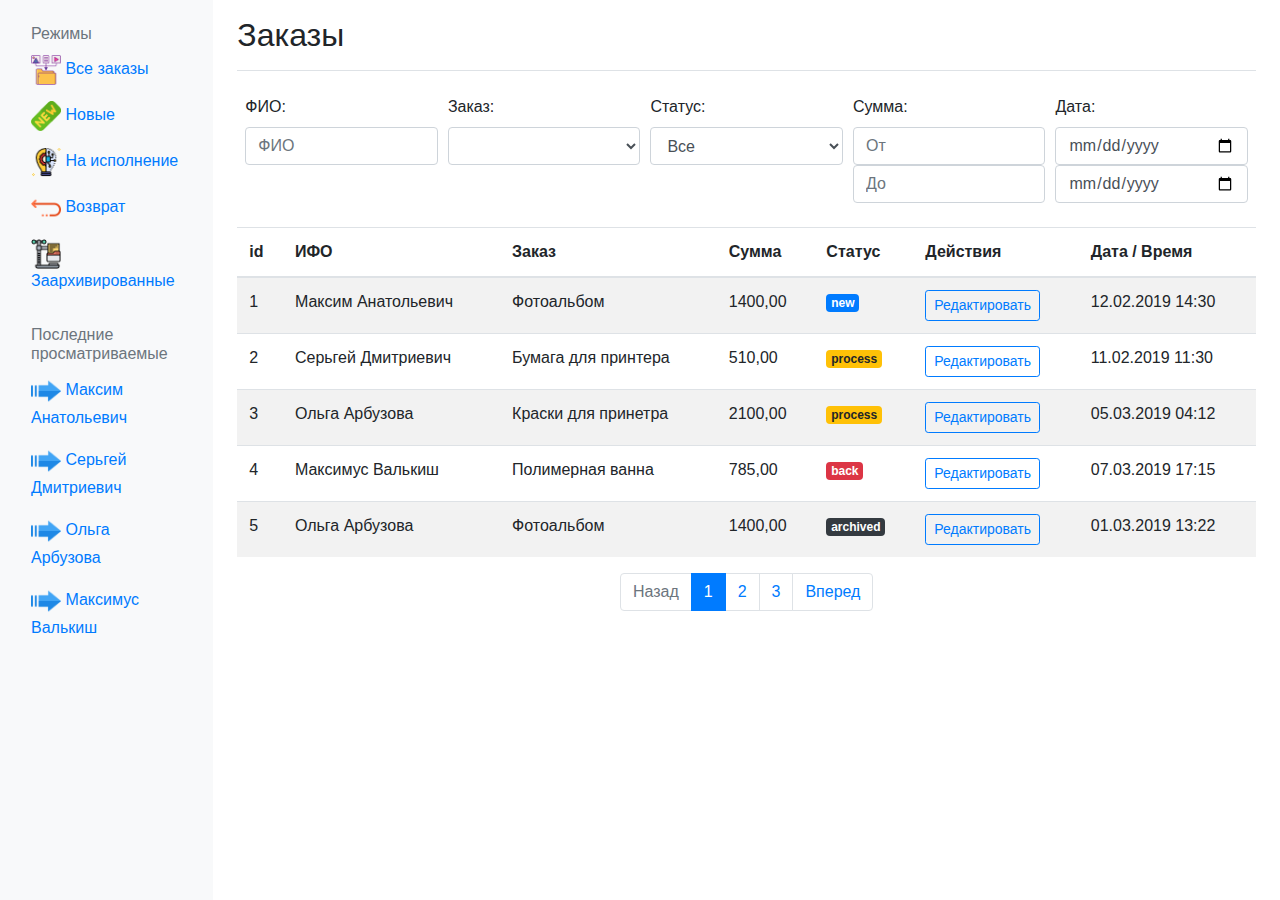
==== index.html @ b212d27a "CRM Система" ====
<!DOCTYPE html>
<html lang="en">

<head>
	<meta charset="UTF-8">
	<meta name="viewport" content="width=device-width, initial-scale=1.0">
	<title>СРМ</title>
	<link rel="stylesheet" href="https://stackpath.bootstrapcdn.com/bootstrap/4.4.1/css/bootstrap.min.css"
		integrity="sha384-Vkoo8x4CGsO3+Hhxv8T/Q5PaXtkKtu6ug5TOeNV6gBiFeWPGFN9MuhOf23Q9Ifjh" crossorigin="anonymous">
	<link rel="stylesheet" href="style.css">
</head>

<body>
	<div class="container-fluid">
		<div class="row">
			<nav class="col-md-2 d-none d-md-block bg-light sidebar" style="height: 100vh;">
				<div class="sidebar-sticky">
					<h6 class="sidebar-heading d-flex justify-content-between align-items-center px-3 mt-4 mb-1 text-muted ">Режимы</h6>

					<ul class="nav flex-column">
						<li class="nav-item">
							<a class="nav-link active" href="#">
								<img src="./assets/data-collection.png" alt="" style="width: 30px">
								Все заказы
							</a>
						</li>
						<li class="nav-item">
							<a class="nav-link" href="#">
								<img src="./assets/new.png" alt="" style="width: 30px">
								Новые
							</a>
						</li>
						<li class="nav-item">
							<a class="nav-link" href="#">
								<img src="./assets/innovation.png" alt="" style="width: 30px">
								На исполнение
							</a>
						</li>
						<li class="nav-item">
							<a class="nav-link" href="#">
								<img src="./assets/back.png" alt="" style="width: 30px">
								Возврат
							</a>
						</li>
						<li class="nav-item">
							<a class="nav-link" href="#">
								<img src="./assets/compressed.png" alt="" style="width: 30px">
								Заархивированные
							</a>
						</li>
					</ul>

					<h6
						class="sidebar-heading d-flex justify-content-between align-items-center px-3 mt-4 mb-1 text-muted">
						Последние просматриваемые</h6>
					<ul class="nav flex-column mb-2">
						<li class="nav-item">
							<a class="nav-link" href="#">
								<img src="./assets/arrow.png" alt="" style="width: 30px">
								Максим Анатольевич
							</a>
						</li>
						<li class="nav-item">
							<a class="nav-link" href="#">
								<img src="./assets/arrow.png" alt="" style="width: 30px">
								Серьгей Дмитриевич
							</a>
						</li>
						<li class="nav-item">
							<a class="nav-link" href="#">
								<img src="./assets/arrow.png" alt="" style="width: 30px">
								Ольга Арбузова
							</a>
						</li>
						<li class="nav-item">
							<a class="nav-link" href="#">
								<img src="./assets/arrow.png" alt="" style="width: 30px">
								Максимус Валькиш
							</a>
						</li>
					</ul>
				</div>
			</nav>

			<main role="main" class="col-md-9 ml-sm-auto col-lg-10 px-4 d-flex flex-column">
				<div class="d-flex justify-content-between flex-wrap flex-md-nowrap align-items-center pt-3 pb-2 mb-3 border-bottom">
					<h1 class="h2">Заказы</h1>
				</div>

				<div class="form-row p-2">
					<div class="form-group col">
						<label>ФИО:</label>
						<input class="form-control" type="text" placeholder="ФИО">
					</div>
					<div class="form-group col">
						<label>Заказ:</label>
						<select class="form-control">
							<option selected></option>
							<option></option>
						</select>
					</div>
					<div class="form-group col">
						<label>Статус:</label>
						<select class="form-control">
							<option selected>Все</option>
							<option>Новые</option>
							<option>На исполнение</option>
							<option>Возврат</option>
							<option>Заархивированные</option>
						</select>
					</div>
					<div class="form-group col">
						<label>Сумма:</label>
						<input class="form-control" type="number" placeholder="От">
						<input class="form-control" type="number" placeholder="До">
					</div>
					<div class="form-group col">
						<label>Дата:</label>
						<input class="form-control" type="date">
						<input class="form-control" type="date">
					</div>
				</div>

				<div class="table-responsive">
					<table class="table table-striped">
						<thead>
							<tr>
								<th>id</th>
								<th>ИФО</th>
								<th>Заказ</th>
								<th>Сумма</th>
								<th>Статус</th>
								<th>Действия</th>
								<th>Дата / Время</th>
							</tr>
						</thead>
						<tbody>
							<tr>
								<td>1</td>
								<td>Максим Анатольевич</td>
								<td>Фотоальбом</td>
								<td>1400,00</td>
								<td><div class="badge badge-primary">new</div></td>
								<td>
									<button class="btn btn-outline-primary btn-sm">Редактировать</button>
								</td>
								<td>12.02.2019 14:30</td>
							</tr>
							<tr>
								<td>2</td>
								<td>Серьгей Дмитриевич</td>
								<td>Бумага для принтера</td>
								<td>510,00</td>
								<td><div class="badge badge-warning">process</div></td>
								<td>
									<button class="btn btn-outline-primary btn-sm">Редактировать</button>
								</td>
								<td>11.02.2019 11:30</td>
							</tr>
							<tr>
								<td>3</td>
								<td>Ольга Арбузова</td>
								<td>Краски для принетра</td>
								<td>2100,00</td>
								<td><div class="badge badge-warning">process</div></td>
								<td>
									<button class="btn btn-outline-primary btn-sm">Редактировать</button>
								</td>
								<td>05.03.2019 04:12</td>
							</tr>
							<tr>
								<td>4</td>
								<td>Максимус Валькиш</td>
								<td>Полимерная ванна</td>
								<td>785,00</td>
								<td><div class="badge badge-danger">back</div></td>
								<td>
									<button class="btn btn-outline-primary btn-sm">Редактировать</button>
								</td>
								<td>07.03.2019 17:15</td>
							</tr>
							<tr>
								<td>5</td>
								<td>Ольга Арбузова</td>
								<td>Фотоальбом</td>
								<td>1400,00</td>
								<td><div class="badge badge-dark">archived</div></td>
								<td>
									<button class="btn btn-outline-primary btn-sm">Редактировать</button>
								</td>
								<td>01.03.2019 13:22</td>
							</tr>
						</tbody>
					</table>
				</div>
				<nav aria-label="Page navigation example">
					<ul class="pagination justify-content-center">
					  <li class="page-item disabled">
						<a class="page-link" href="#" tabindex="-1" aria-disabled="true">Назад</a>
					  </li>
					  <li class="page-item active"><a class="page-link" href="#">1</a></li>
					  <li class="page-item"><a class="page-link" href="#">2</a></li>
					  <li class="page-item"><a class="page-link" href="#">3</a></li>
					  <li class="page-item">
						<a class="page-link" href="#">Вперед</a>
					  </li>
					</ul>
				  </nav>
			</main>
		</div>
	</div>
	<script src="https://code.jquery.com/jquery-3.4.1.slim.min.js"
		integrity="sha384-J6qa4849blE2+poT4WnyKhv5vZF5SrPo0iEjwBvKU7imGFAV0wwj1yYfoRSJoZ+n" crossorigin="anonymous">
	</script>
	<script src="https://cdn.jsdelivr.net/npm/popper.js@1.16.0/dist/umd/popper.min.js"
		integrity="sha384-Q6E9RHvbIyZFJoft+2mJbHaEWldlvI9IOYy5n3zV9zzTtmI3UksdQRVvoxMfooAo" crossorigin="anonymous">
	</script>
	<script src="https://stackpath.bootstrapcdn.com/bootstrap/4.4.1/js/bootstrap.min.js"
		integrity="sha384-wfSDF2E50Y2D1uUdj0O3uMBJnjuUD4Ih7YwaYd1iqfktj0Uod8GCExl3Og8ifwB6" crossorigin="anonymous">
	</script>
</body>

</html>
---- style.css ----
body {
    margin: 0;
    padding: 0;
}
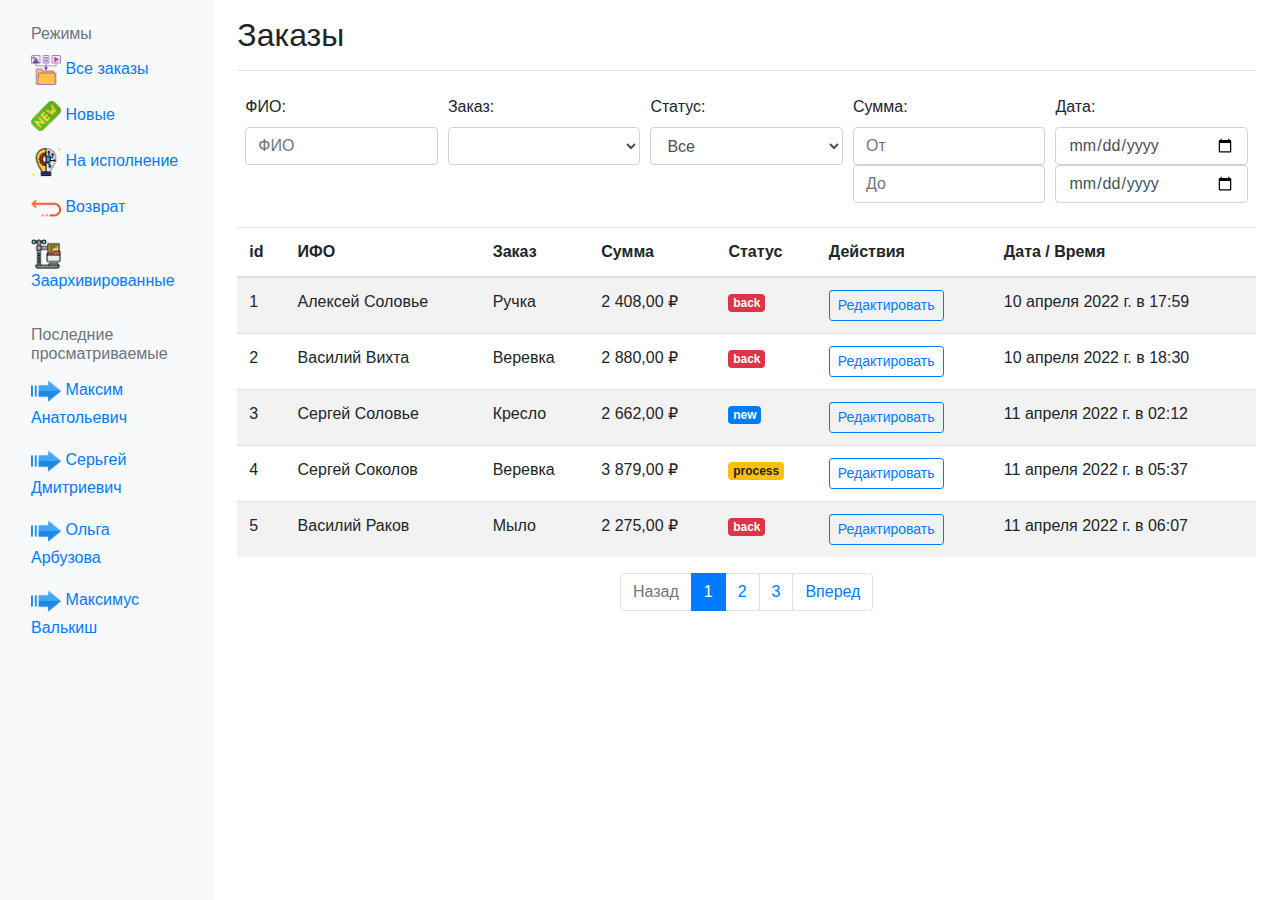
==== commit dd0eea25: "создан класс OrdersTable, добавлена точка мониторования, выделен шаблон, написан метод update" ====
--- a/index.html
+++ b/index.html
@@ -1,223 +1,231 @@
 <!DOCTYPE html>
 <html lang="en">
-
-<head>
-	<meta charset="UTF-8">
-	<meta name="viewport" content="width=device-width, initial-scale=1.0">
-	<title>СРМ</title>
-	<link rel="stylesheet" href="https://stackpath.bootstrapcdn.com/bootstrap/4.4.1/css/bootstrap.min.css"
-		integrity="sha384-Vkoo8x4CGsO3+Hhxv8T/Q5PaXtkKtu6ug5TOeNV6gBiFeWPGFN9MuhOf23Q9Ifjh" crossorigin="anonymous">
-	<link rel="stylesheet" href="style.css">
-</head>
-
-<body>
-	<div class="container-fluid">
-		<div class="row">
-			<nav class="col-md-2 d-none d-md-block bg-light sidebar" style="height: 100vh;">
-				<div class="sidebar-sticky">
-					<h6 class="sidebar-heading d-flex justify-content-between align-items-center px-3 mt-4 mb-1 text-muted ">Режимы</h6>
-
-					<ul class="nav flex-column">
-						<li class="nav-item">
-							<a class="nav-link active" href="#">
-								<img src="./assets/data-collection.png" alt="" style="width: 30px">
-								Все заказы
-							</a>
-						</li>
-						<li class="nav-item">
-							<a class="nav-link" href="#">
-								<img src="./assets/new.png" alt="" style="width: 30px">
-								Новые
-							</a>
-						</li>
-						<li class="nav-item">
-							<a class="nav-link" href="#">
-								<img src="./assets/innovation.png" alt="" style="width: 30px">
-								На исполнение
-							</a>
-						</li>
-						<li class="nav-item">
-							<a class="nav-link" href="#">
-								<img src="./assets/back.png" alt="" style="width: 30px">
-								Возврат
-							</a>
-						</li>
-						<li class="nav-item">
-							<a class="nav-link" href="#">
-								<img src="./assets/compressed.png" alt="" style="width: 30px">
-								Заархивированные
-							</a>
-						</li>
-					</ul>
-
-					<h6
-						class="sidebar-heading d-flex justify-content-between align-items-center px-3 mt-4 mb-1 text-muted">
-						Последние просматриваемые</h6>
-					<ul class="nav flex-column mb-2">
-						<li class="nav-item">
-							<a class="nav-link" href="#">
-								<img src="./assets/arrow.png" alt="" style="width: 30px">
-								Максим Анатольевич
-							</a>
-						</li>
-						<li class="nav-item">
-							<a class="nav-link" href="#">
-								<img src="./assets/arrow.png" alt="" style="width: 30px">
-								Серьгей Дмитриевич
-							</a>
-						</li>
-						<li class="nav-item">
-							<a class="nav-link" href="#">
-								<img src="./assets/arrow.png" alt="" style="width: 30px">
-								Ольга Арбузова
-							</a>
-						</li>
-						<li class="nav-item">
-							<a class="nav-link" href="#">
-								<img src="./assets/arrow.png" alt="" style="width: 30px">
-								Максимус Валькиш
-							</a>
-						</li>
-					</ul>
-				</div>
-			</nav>
-
-			<main role="main" class="col-md-9 ml-sm-auto col-lg-10 px-4 d-flex flex-column">
-				<div class="d-flex justify-content-between flex-wrap flex-md-nowrap align-items-center pt-3 pb-2 mb-3 border-bottom">
-					<h1 class="h2">Заказы</h1>
-				</div>
-
-				<div class="form-row p-2">
-					<div class="form-group col">
-						<label>ФИО:</label>
-						<input class="form-control" type="text" placeholder="ФИО">
-					</div>
-					<div class="form-group col">
-						<label>Заказ:</label>
-						<select class="form-control">
-							<option selected></option>
-							<option></option>
-						</select>
-					</div>
-					<div class="form-group col">
-						<label>Статус:</label>
-						<select class="form-control">
-							<option selected>Все</option>
-							<option>Новые</option>
-							<option>На исполнение</option>
-							<option>Возврат</option>
-							<option>Заархивированные</option>
-						</select>
-					</div>
-					<div class="form-group col">
-						<label>Сумма:</label>
-						<input class="form-control" type="number" placeholder="От">
-						<input class="form-control" type="number" placeholder="До">
-					</div>
-					<div class="form-group col">
-						<label>Дата:</label>
-						<input class="form-control" type="date">
-						<input class="form-control" type="date">
-					</div>
-				</div>
-
-				<div class="table-responsive">
-					<table class="table table-striped">
-						<thead>
-							<tr>
-								<th>id</th>
-								<th>ИФО</th>
-								<th>Заказ</th>
-								<th>Сумма</th>
-								<th>Статус</th>
-								<th>Действия</th>
-								<th>Дата / Время</th>
-							</tr>
-						</thead>
-						<tbody>
-							<tr>
-								<td>1</td>
-								<td>Максим Анатольевич</td>
-								<td>Фотоальбом</td>
-								<td>1400,00</td>
-								<td><div class="badge badge-primary">new</div></td>
-								<td>
-									<button class="btn btn-outline-primary btn-sm">Редактировать</button>
-								</td>
-								<td>12.02.2019 14:30</td>
-							</tr>
-							<tr>
-								<td>2</td>
-								<td>Серьгей Дмитриевич</td>
-								<td>Бумага для принтера</td>
-								<td>510,00</td>
-								<td><div class="badge badge-warning">process</div></td>
-								<td>
-									<button class="btn btn-outline-primary btn-sm">Редактировать</button>
-								</td>
-								<td>11.02.2019 11:30</td>
-							</tr>
-							<tr>
-								<td>3</td>
-								<td>Ольга Арбузова</td>
-								<td>Краски для принетра</td>
-								<td>2100,00</td>
-								<td><div class="badge badge-warning">process</div></td>
-								<td>
-									<button class="btn btn-outline-primary btn-sm">Редактировать</button>
-								</td>
-								<td>05.03.2019 04:12</td>
-							</tr>
-							<tr>
-								<td>4</td>
-								<td>Максимус Валькиш</td>
-								<td>Полимерная ванна</td>
-								<td>785,00</td>
-								<td><div class="badge badge-danger">back</div></td>
-								<td>
-									<button class="btn btn-outline-primary btn-sm">Редактировать</button>
-								</td>
-								<td>07.03.2019 17:15</td>
-							</tr>
-							<tr>
-								<td>5</td>
-								<td>Ольга Арбузова</td>
-								<td>Фотоальбом</td>
-								<td>1400,00</td>
-								<td><div class="badge badge-dark">archived</div></td>
-								<td>
-									<button class="btn btn-outline-primary btn-sm">Редактировать</button>
-								</td>
-								<td>01.03.2019 13:22</td>
-							</tr>
-						</tbody>
-					</table>
-				</div>
-				<nav aria-label="Page navigation example">
-					<ul class="pagination justify-content-center">
-					  <li class="page-item disabled">
-						<a class="page-link" href="#" tabindex="-1" aria-disabled="true">Назад</a>
-					  </li>
-					  <li class="page-item active"><a class="page-link" href="#">1</a></li>
-					  <li class="page-item"><a class="page-link" href="#">2</a></li>
-					  <li class="page-item"><a class="page-link" href="#">3</a></li>
-					  <li class="page-item">
-						<a class="page-link" href="#">Вперед</a>
-					  </li>
-					</ul>
-				  </nav>
-			</main>
-		</div>
-	</div>
-	<script src="https://code.jquery.com/jquery-3.4.1.slim.min.js"
-		integrity="sha384-J6qa4849blE2+poT4WnyKhv5vZF5SrPo0iEjwBvKU7imGFAV0wwj1yYfoRSJoZ+n" crossorigin="anonymous">
-	</script>
-	<script src="https://cdn.jsdelivr.net/npm/popper.js@1.16.0/dist/umd/popper.min.js"
-		integrity="sha384-Q6E9RHvbIyZFJoft+2mJbHaEWldlvI9IOYy5n3zV9zzTtmI3UksdQRVvoxMfooAo" crossorigin="anonymous">
-	</script>
-	<script src="https://stackpath.bootstrapcdn.com/bootstrap/4.4.1/js/bootstrap.min.js"
-		integrity="sha384-wfSDF2E50Y2D1uUdj0O3uMBJnjuUD4Ih7YwaYd1iqfktj0Uod8GCExl3Og8ifwB6" crossorigin="anonymous">
-	</script>
-</body>
-
-</html>+  <head>
+    <meta charset="UTF-8" />
+    <meta name="viewport" content="width=device-width, initial-scale=1.0" />
+    <title>CRM</title>
+    <link
+      rel="stylesheet"
+      href="https://stackpath.bootstrapcdn.com/bootstrap/4.4.1/css/bootstrap.min.css"
+      integrity="sha384-Vkoo8x4CGsO3+Hhxv8T/Q5PaXtkKtu6ug5TOeNV6gBiFeWPGFN9MuhOf23Q9Ifjh"
+      crossorigin="anonymous"
+    />
+    <link rel="stylesheet" href="style.css" />
+  </head>
+
+  <body>
+    <div class="container-fluid">
+      <div class="row">
+        <nav
+          class="col-md-2 d-none d-md-block bg-light sidebar"
+          style="height: 100vh"
+        >
+          <div class="sidebar-sticky">
+            <h6
+              class="sidebar-heading d-flex justify-content-between align-items-center px-3 mt-4 mb-1 text-muted"
+            >
+              Режимы
+            </h6>
+
+            <ul class="nav flex-column">
+              <li class="nav-item">
+                <a class="nav-link active" href="#">
+                  <img
+                    src="./assets/data-collection.png"
+                    alt=""
+                    style="width: 30px"
+                  />
+                  Все заказы
+                </a>
+              </li>
+              <li class="nav-item">
+                <a class="nav-link" href="#">
+                  <img src="./assets/new.png" alt="" style="width: 30px" />
+                  Новые
+                </a>
+              </li>
+              <li class="nav-item">
+                <a class="nav-link" href="#">
+                  <img
+                    src="./assets/innovation.png"
+                    alt=""
+                    style="width: 30px"
+                  />
+                  На исполнение
+                </a>
+              </li>
+              <li class="nav-item">
+                <a class="nav-link" href="#">
+                  <img src="./assets/back.png" alt="" style="width: 30px" />
+                  Возврат
+                </a>
+              </li>
+              <li class="nav-item">
+                <a class="nav-link" href="#">
+                  <img
+                    src="./assets/compressed.png"
+                    alt=""
+                    style="width: 30px"
+                  />
+                  Заархивированные
+                </a>
+              </li>
+            </ul>
+
+            <h6
+              class="sidebar-heading d-flex justify-content-between align-items-center px-3 mt-4 mb-1 text-muted"
+            >
+              Последние просматриваемые
+            </h6>
+            <ul class="nav flex-column mb-2">
+              <li class="nav-item">
+                <a class="nav-link" href="#">
+                  <img src="./assets/arrow.png" alt="" style="width: 30px" />
+                  Максим Анатольевич
+                </a>
+              </li>
+              <li class="nav-item">
+                <a class="nav-link" href="#">
+                  <img src="./assets/arrow.png" alt="" style="width: 30px" />
+                  Серьгей Дмитриевич
+                </a>
+              </li>
+              <li class="nav-item">
+                <a class="nav-link" href="#">
+                  <img src="./assets/arrow.png" alt="" style="width: 30px" />
+                  Ольга Арбузова
+                </a>
+              </li>
+              <li class="nav-item">
+                <a class="nav-link" href="#">
+                  <img src="./assets/arrow.png" alt="" style="width: 30px" />
+                  Максимус Валькиш
+                </a>
+              </li>
+            </ul>
+          </div>
+        </nav>
+
+        <main
+          role="main"
+          class="col-md-9 ml-sm-auto col-lg-10 px-4 d-flex flex-column"
+        >
+          <div
+            class="d-flex justify-content-between flex-wrap flex-md-nowrap align-items-center pt-3 pb-2 mb-3 border-bottom"
+          >
+            <h1 class="h2">Заказы</h1>
+          </div>
+
+          <div class="form-row p-2">
+            <div class="form-group col">
+              <label>ФИО:</label>
+              <input class="form-control" type="text" placeholder="ФИО" />
+            </div>
+            <div class="form-group col">
+              <label>Заказ:</label>
+              <select class="form-control">
+                <option selected></option>
+                <option></option>
+              </select>
+            </div>
+            <div class="form-group col">
+              <label>Статус:</label>
+              <select class="form-control">
+                <option selected>Все</option>
+                <option>Новые</option>
+                <option>На исполнение</option>
+                <option>Возврат</option>
+                <option>Заархивированные</option>
+              </select>
+            </div>
+            <div class="form-group col">
+              <label>Сумма:</label>
+              <input class="form-control" type="number" placeholder="От" />
+              <input class="form-control" type="number" placeholder="До" />
+            </div>
+            <div class="form-group col">
+              <label>Дата:</label>
+              <input class="form-control" type="date" />
+              <input class="form-control" type="date" />
+            </div>
+          </div>
+
+          <div data-mount="ordersTable"></div>
+          <nav aria-label="Page navigation example">
+            <ul class="pagination justify-content-center">
+              <li class="page-item disabled">
+                <a class="page-link" href="#" tabindex="-1" aria-disabled="true"
+                  >Назад</a
+                >
+              </li>
+              <li class="page-item active">
+                <a class="page-link" href="#">1</a>
+              </li>
+              <li class="page-item"><a class="page-link" href="#">2</a></li>
+              <li class="page-item"><a class="page-link" href="#">3</a></li>
+              <li class="page-item">
+                <a class="page-link" href="#">Вперед</a>
+              </li>
+            </ul>
+          </nav>
+        </main>
+      </div>
+    </div>
+    <template data-template="orderTable">
+      <div class="table-responsive">
+        <table class="table table-striped">
+          <thead>
+            <tr>
+              <th>id</th>
+              <th>ИФО</th>
+              <th>Заказ</th>
+              <th>Сумма</th>
+              <th>Статус</th>
+              <th>Действия</th>
+              <th>Дата / Время</th>
+            </tr>
+          </thead>
+          <tbody></tbody>
+        </table>
+      </div>
+    </template>
+    <template data-template="orderRow">
+      <tr>
+        <td data-field="id">1</td>
+        <td data-field="name">Ольга Арбузова</td>
+        <td data-field="orderType">Фотоальбом</td>
+        <td data-field="price">1400,00</td>
+        <td data-field="badge">
+          <div class="badge badge-primary hidden" data-badge="new">new</div>
+          <div class="badge badge-warning hidden" data-badge="process">
+            process
+          </div>
+          <div class="badge badge-danger hidden" data-badge="back">back</div>
+          <div class="badge badge-dark hidden" data-badge="archived">
+            archived
+          </div>
+        </td>
+        <td data-field="action">
+          <button class="btn btn-outline-primary btn-sm">Редактировать</button>
+        </td>
+        <td data-field="createAt">01.03.2019 13:22</td>
+      </tr>
+    </template>
+    <script src="src/index.js" type="module"></script>
+    <script
+      src="https://code.jquery.com/jquery-3.4.1.slim.min.js"
+      integrity="sha384-J6qa4849blE2+poT4WnyKhv5vZF5SrPo0iEjwBvKU7imGFAV0wwj1yYfoRSJoZ+n"
+      crossorigin="anonymous"
+    ></script>
+    <script
+      src="https://cdn.jsdelivr.net/npm/popper.js@1.16.0/dist/umd/popper.min.js"
+      integrity="sha384-Q6E9RHvbIyZFJoft+2mJbHaEWldlvI9IOYy5n3zV9zzTtmI3UksdQRVvoxMfooAo"
+      crossorigin="anonymous"
+    ></script>
+    <script
+      src="https://stackpath.bootstrapcdn.com/bootstrap/4.4.1/js/bootstrap.min.js"
+      integrity="sha384-wfSDF2E50Y2D1uUdj0O3uMBJnjuUD4Ih7YwaYd1iqfktj0Uod8GCExl3Og8ifwB6"
+      crossorigin="anonymous"
+    ></script>
+  </body>
+</html>
--- a/style.css
+++ b/style.css
@@ -1,4 +1,7 @@
 body {
-    margin: 0;
-    padding: 0;
-}+  margin: 0;
+  padding: 0;
+}
+.hidden {
+  display: none;
+}
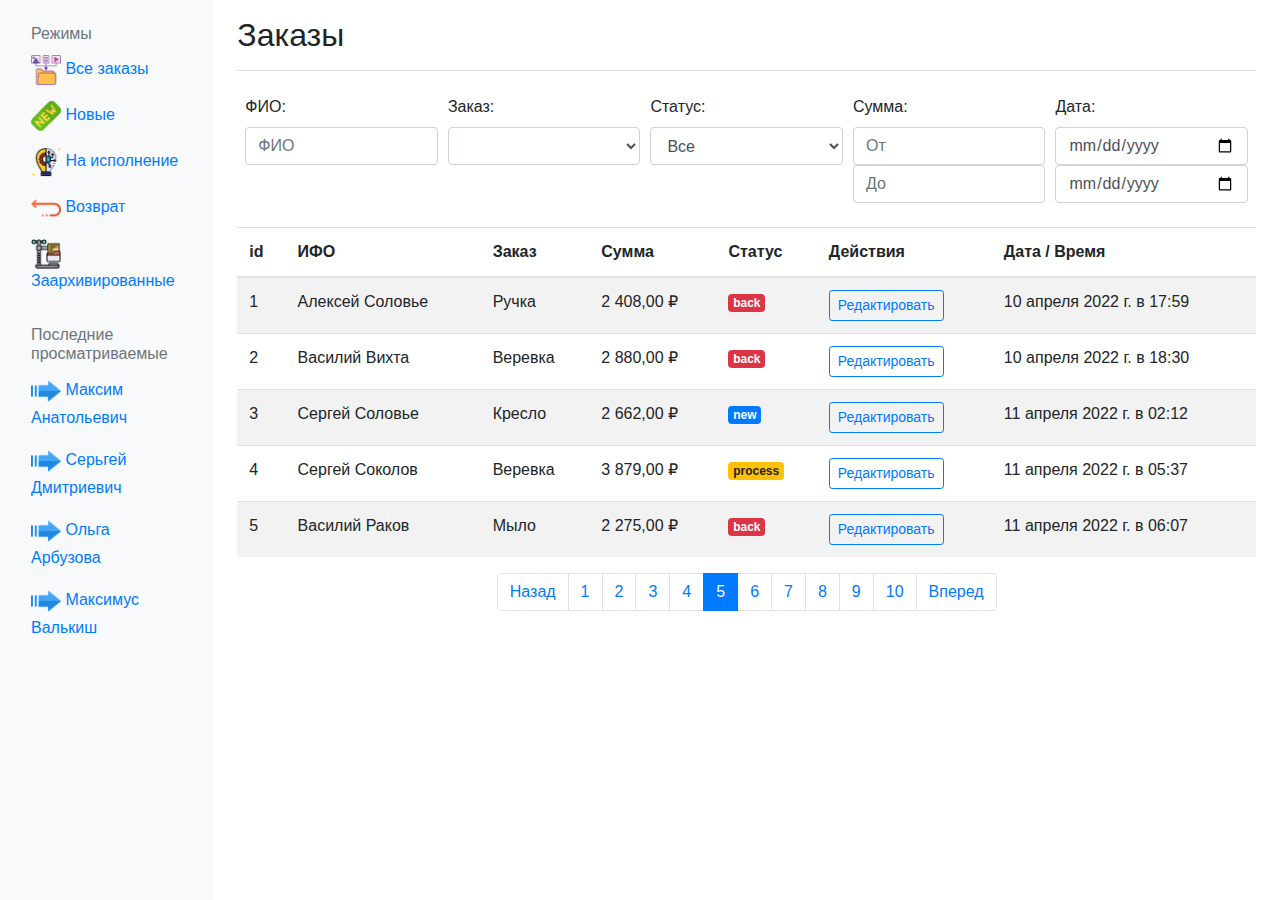
==== commit d23fa4cd: "создана пагинация" ====
--- a/index.html
+++ b/index.html
@@ -151,23 +151,7 @@
           </div>
 
           <div data-mount="ordersTable"></div>
-          <nav aria-label="Page navigation example">
-            <ul class="pagination justify-content-center">
-              <li class="page-item disabled">
-                <a class="page-link" href="#" tabindex="-1" aria-disabled="true"
-                  >Назад</a
-                >
-              </li>
-              <li class="page-item active">
-                <a class="page-link" href="#">1</a>
-              </li>
-              <li class="page-item"><a class="page-link" href="#">2</a></li>
-              <li class="page-item"><a class="page-link" href="#">3</a></li>
-              <li class="page-item">
-                <a class="page-link" href="#">Вперед</a>
-              </li>
-            </ul>
-          </nav>
+          <div data-mount="pagination"></div>
         </main>
       </div>
     </div>
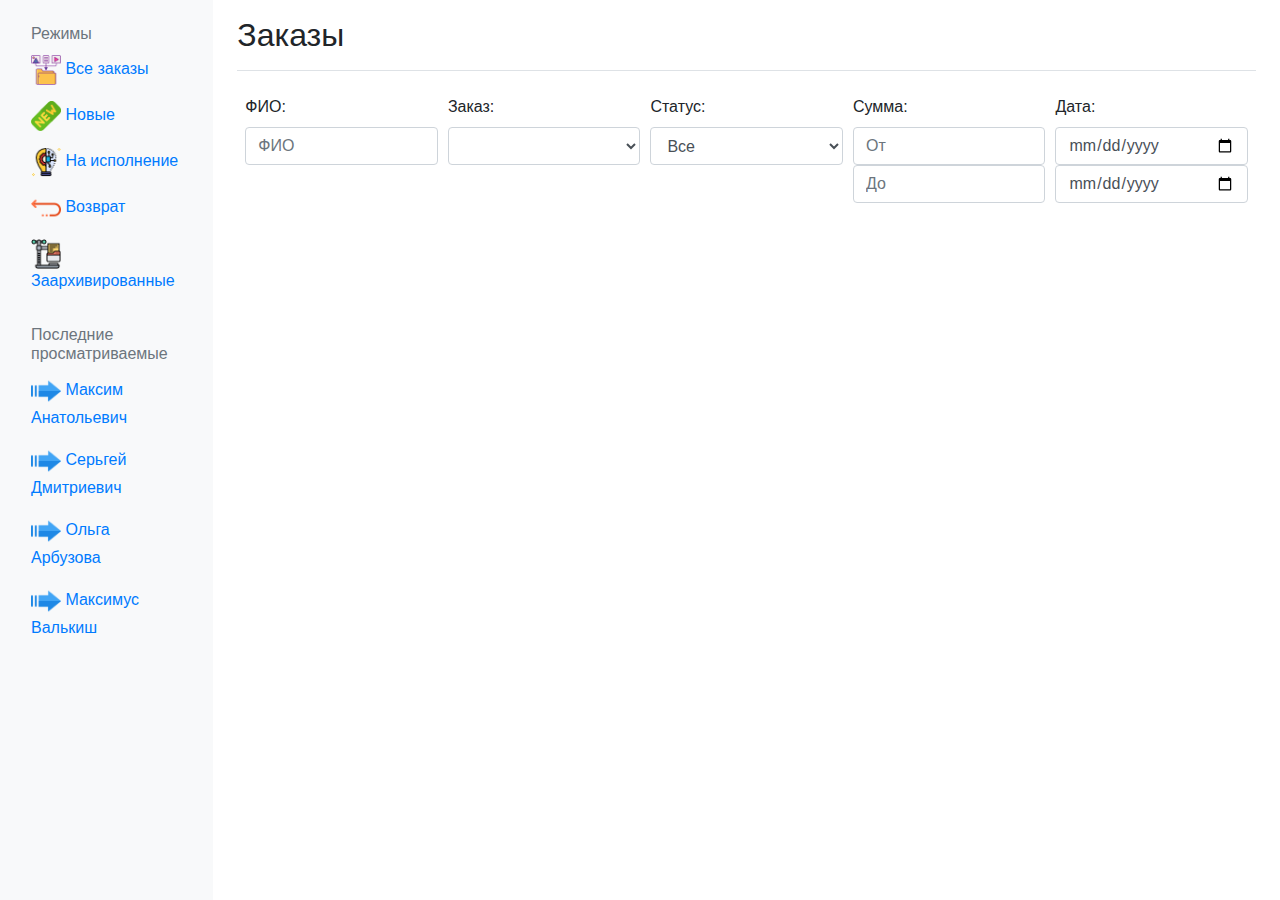
==== commit 9f8ab7f6: "не настроен фильтр по дате" ====
--- a/index.html
+++ b/index.html
@@ -116,37 +116,52 @@
             <h1 class="h2">Заказы</h1>
           </div>
 
-          <div class="form-row p-2">
+          <div class="form-row p-2" data-filterbar>
             <div class="form-group col">
               <label>ФИО:</label>
-              <input class="form-control" type="text" placeholder="ФИО" />
+              <input
+                class="form-control"
+                type="text"
+                placeholder="ФИО"
+                data-field="name"
+              />
             </div>
             <div class="form-group col">
               <label>Заказ:</label>
-              <select class="form-control">
+              <select class="form-control" data-field="orderType">
                 <option selected></option>
                 <option></option>
               </select>
             </div>
             <div class="form-group col">
               <label>Статус:</label>
-              <select class="form-control">
-                <option selected>Все</option>
-                <option>Новые</option>
-                <option>На исполнение</option>
-                <option>Возврат</option>
-                <option>Заархивированные</option>
+              <select class="form-control" data-field="status">
+                <option value="" selected>Все</option>
+                <option value="new">Новые</option>
+                <option value="process">На исполнение</option>
+                <option value="back">Возврат</option>
+                <option value="archived">Заархивированные</option>
               </select>
             </div>
             <div class="form-group col">
               <label>Сумма:</label>
-              <input class="form-control" type="number" placeholder="От" />
-              <input class="form-control" type="number" placeholder="До" />
+              <input
+                class="form-control"
+                type="number"
+                placeholder="От"
+                data-field="minPrice"
+              />
+              <input
+                class="form-control"
+                type="number"
+                placeholder="До"
+                data-field="maxPrice"
+              />
             </div>
             <div class="form-group col">
               <label>Дата:</label>
-              <input class="form-control" type="date" />
-              <input class="form-control" type="date" />
+              <input class="form-control" type="date" data-field="minDay" />
+              <input class="form-control" type="date" data-field="maxDay" />
             </div>
           </div>
 
